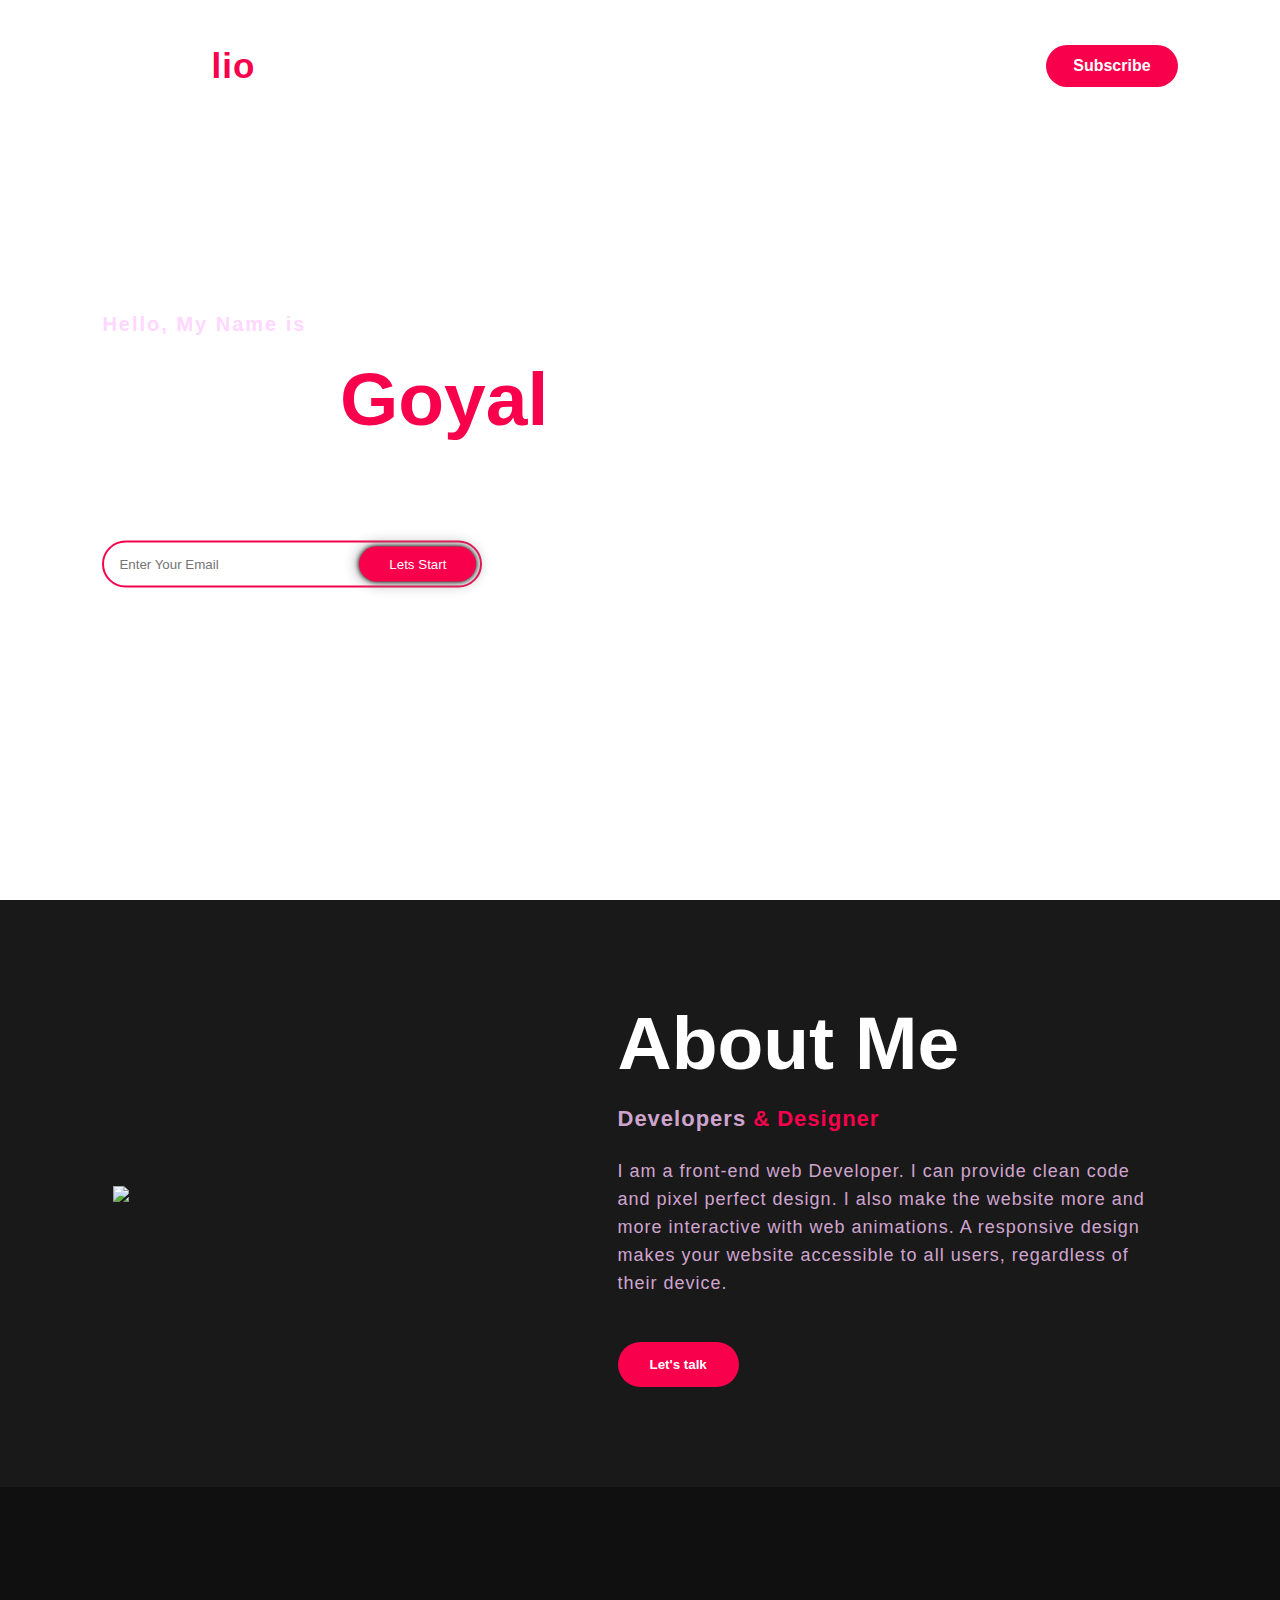
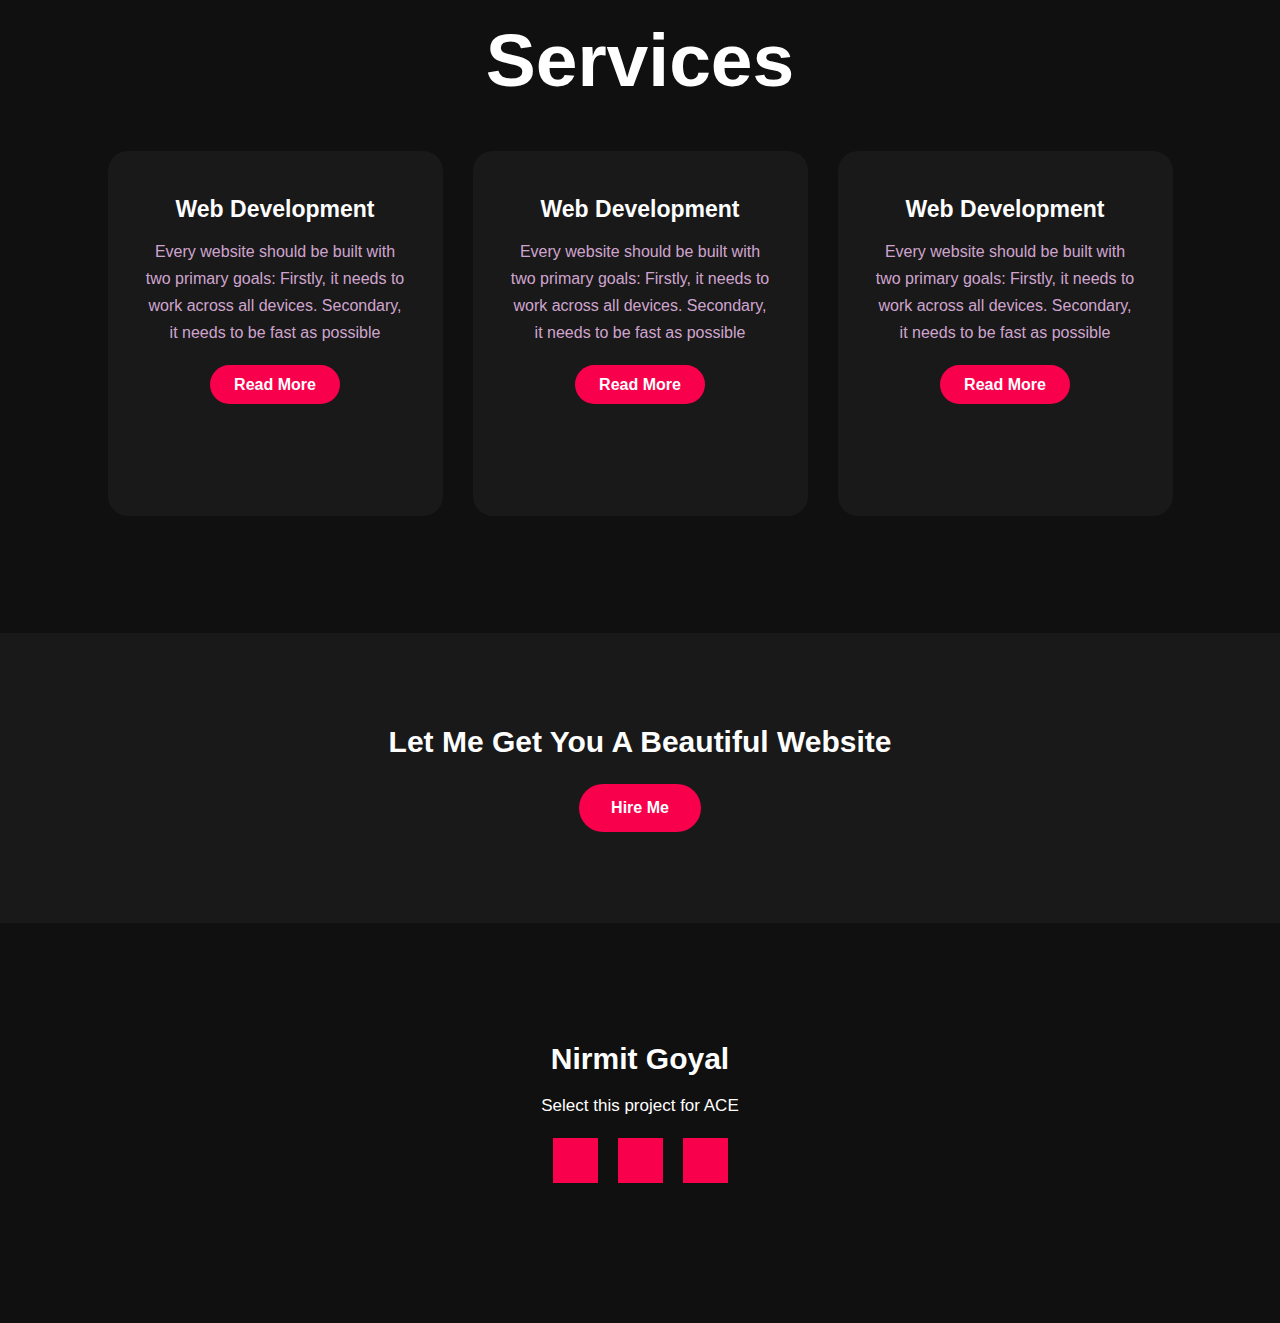
==== index.html @ c2047fed "add assets folder and rename html file" ====
<!DOCTYPE html>
<html lang="en">
<head>
    <meta charset="UTF-8">
    <meta name="viewport" content="width=device-width, initial-scale=1.0">
    <link rel="stylesheet" href="style.css">
    <link rel="preconnect" href="https://fonts.gstatic.com">
    <link rel="stylesheet" href="https://cdnjs.cloudflare.com/ajax/libs/font-awesome/6.4.2/css/all.min.css" integrity="sha512-z3gLpd7yknf1YoNbCzqRKc4qyor8gaKU1qmn+CShxbuBusANI9QpRohGBreCFkKxLhei6S9CQXFEbbKuqLg0DA==" crossorigin="anonymous" referrerpolicy="no-referrer" />
    <title>Nirmit Goyal</title>
</head>
<body>
    <div class="hero">
        <nav>
            <h2 class="logo">Portfo<span>lio</span></h2>
            <ul>
                <li><a href="#">Home</a></li>
                <li><a href="#">Services</a></li>
                <li><a href="#">Skills</a></li>
                <li><a href="#">Contact</a></li>
            </ul>
            <a href="#" class="btn">Subscribe</a>
        </nav>
        <div class="content">
          <h4>Hello, My Name is</h4>
          <h1>Nirmit<span> Goyal</span></h1>
          <h3>I'am a Web Developer</h3>
          <div class="newsletter">
            <form>
                <input type="email" name="email" id="mail" placeholder="Enter Your Email">
                <input type="submit" name="submit" value="Lets Start">
            </form>
          </div>
        </div>
    </div>

    <section class="about">
        <div class="main">
            <img src="../portfolio/Nirmit Goyal_files/WhatsApp Image 2023-10-05 at 10.10.15 PM.jpeg">  
            <div class="about-text">
                <h2>About Me</h2>
                <h5>Developers <span>& Designer</span></h5>
                <p>I am a front-end web Developer. I can provide clean code and pixel perfect design. I also make the website more and more interactive with web animations. A responsive design makes your website accessible to all users, regardless of their device.</p>
                <button type="button">Let's talk</button>
            </div>  
        </div>
    </section>

    <!-- service section start -->
    <div class="service">
       <div class="title">
        <h2>Services</h2>
       </div>

       <div class="box">
        <div class="card">
          <i class="fa-solid fa-bars"></i>
          <h5>Web Development</h5>
          <div class="pra">
           <p>Every website should be built with two primary goals: Firstly, it needs to work across all devices. Secondary, it needs to be fast as possible</p>

           <p style="text-align: center;">
            <a class="button" href="#">Read More</a>
           </p>
          </div>
        </div>

        <div class="card">
            <i class="fa-regular fa-user"></i>
            <h5>Web Development</h5>
            <div class="pra">
             <p>Every website should be built with two primary goals: Firstly, it needs to work across all devices. Secondary, it needs to be fast as possible</p>
  
             <p style="text-align: center;">
              <a class="button" href="#">Read More</a>
             </p>
            </div>
          </div>

          <div class="card">
            <i class="fa-regular fa-bell"></i>
            <h5>Web Development</h5>
            <div class="pra">
             <p>Every website should be built with two primary goals: Firstly, it needs to work across all devices. Secondary, it needs to be fast as possible</p>
  
             <p style="text-align: center;">
              <a class="button" href="#">Read More</a>
             </p>
            </div>
          </div>


       </div>
    </div>

    <!-- contact me -->
    <div class="contact-me">
        <p>Let Me Get You A Beautiful Website</p>
        <a class="button-two" href="#">Hire Me</a>
    </div>

    <!-- footer start -->
    <footer>
        <p>Nirmit Goyal</p>
        <p>Select this project for ACE</p>
        <div class="social">
            <a href="#"><i class="fa-brands fa-facebook"></i></a>
            <a href="#"><i class="fa-brands fa-instagram"></i></a>
            <a href="#"><i class="fa-brands fa-dribbble"></i></a>
        </div>
    </footer>
</body>
</html>
---- style.css ----
*{
    padding: 0;
    margin: 0;
    font-family: 'Josefin sans', sans-serif;
    box-sizing: border-box;
}

.hero{
    height: 100vh;
    width: 100%;
    background-image:url(../portfolio/Nirmit\ Goyal_files/2109.jpg);
    background-size: cover;
    background-position: center;
}

nav{
    display: flex;
    align-items: center;
    justify-content:space-between;
    padding-top: 45px;
    padding-left: 8%;
    padding-right: 8%;
}

.logo{
    color: white;
    font-size: 35px;
    letter-spacing: 1px;
    cursor: pointer;
}

span{
    color:#f9004d;
}

nav ul li{
    list-style-type: none;
    display: inline-block;
    padding: 10px 25px;
}

nav ul li a{
    color: white;
    text-decoration: none;
    font-weight: bold;
    text-transform: capitalize;
}

nav ul li a:hover{
    color: #f9004d;
    transition: .4s;
}

.btn{
    background-color: #f9004d;
    color: white;
    text-decoration: none;
    border: 2px solid transparent;
    font-weight: bold;
    padding: 10px 25px;
    border-radius: 30px;
}

.btn:hover{
    transform: scale(1.2);
}

.content{
    position: absolute;
    top: 50%;
    left: 8%;
    transform: translateY(-50%);
}

h1{
    color: white;
    margin: 20px 0px 20px ;
    font-size: 75px;
}

h3{
    color: white;
    font-size: 25px;
    margin-bottom: 50px; 
}

h4{
    color: #fcfc;
    letter-spacing: 2px;
    font-size: 20px;
}

.newsletter form{
    width: 380px;
    max-width: 100%;
    position: relative;
}

.newsletter form input:first-child{
    display: inline-block;
    width: 100%;
    padding: 14px 130px 14px 15px;
    border:2px solid #f9004d ;
    outline: none;
    border-radius: 30px;
}

.newsletter form input:last-child{
    position: absolute;
    display: inline-block;
    outline: none;
    border: none;
    padding: 10px 30px;
    border-radius: 30px;
    background-color: #f9004d;
    color: white;
    box-shadow: 0px 0px 5px #000, 0px 0px 15px #858585;
    top: 6px;
    right: 6px;
}

.about{
    width: 100%;
    padding: 100px 0px;
    background-color: #191919;
}

.about img{
    height: auto;
    width: 430px;
}

.about-text{
    width: 550px;
}

.main{
    width: 1130px;
    max-width: 95%;
    margin: 0 auto;
    display: flex;
    align-items: center;
    justify-content: space-around;
}

.about-text h2{
    color: white;
    font-size: 75px;
    text-transform: capitalize;
    margin-bottom: 20px;
}

.about-text h5{
    color: white;
    letter-spacing: 2px;
    font-size: 75px;
    margin-bottom: 20px;
    text-transform: capitalize;
}

.about-text h5 {
    color: #fcfc;
    letter-spacing: 1px;
    font-size: 22px;
    margin-bottom: 25px;
    text-transform: capitalize;
}

.about-text p{
    color: #fcfc;
    letter-spacing: 1px;
    line-height: 28px;
    font-size: 18px;
    margin-bottom: 45px; 
}
button{
    background-color: #f9004d;
    color: white;
    text-decoration: none;
    border: 2px solid transparent;
    font-weight: bold;
    padding: 13px 30px;
    border-radius: 30px;
    transition: .4s;
}

button:hover{
    background-color: transparent;
    border: 2px solidn #f9004d;
    cursor: pointer;
}

.service{
    background: #101010;
    padding: 100px 0px;
    width: 100%;
}

.title h2{
    color: white;
    font-size: 75px;
    width: 1130px;
    margin: 30px auto;
    text-align: center;
}

.box{
    display: flex;
    justify-content: center;
    align-items: center;
    min-height: 400px;
}

.card{
    height: 365px;
    width: 335px;
    padding: 20px 35px;
    background-color: #191919;
    border-radius: 20px;
    margin: 15px;
    position: relative;
    overflow: hidden;
    text-align: center;
}

.card i{
    font-size: 50px;
    display: block;
    text-align: center;
    margin: 25px 0px;
    color: #f9004d;
}

h5{
    color: white;
    font-size: 23px;
    margin-bottom: 15px;
}

.pra p{
    color: #fcfc;
    font-size: 16px;
    line-height: 27px;
    margin-bottom: 25px;
}

.card .button{
    background-color: #f9004d;
    color: white;
    text-decoration: none;
    border: 2px solid transparent;
    font-weight: bold;
    padding: 9px 22px;
    border-radius: 30px;
    transition: .4s;
}

.card .button:hover{
    background-color: transparent;
    border: 2px solidn #f9004d;
    cursor: pointer;
}

.contact-me{
    width: 100%;
    height: 290px;
    background: #191919;
    display: flex;
    align-items: center;
    flex-direction: column;
    justify-content: center;
}

.contact-me p{
    color: white;
    font-size: 30px;
    font-weight: bold;
    margin-bottom: 25px;
}

.contact-me .button-two{
    background-color: #f9004d;
    color: white;
    text-decoration: none;
    border: 2px solid transparent;
    font-weight: bold;
    padding: 13px 30px;
    border-radius: 30px;
    transition: .4s;
}

.contact-me .button-two:hover{
    background-color: transparent;
    border: 2px solid #f9004d;
    cursor: pointer;
}

footer{
    position: relative;
    width: 100%;
    height: 400px;
    background-color: #101010;
    display: flex;
    flex-direction: column;
    align-items: center;
    justify-content: center;
}

footer p:nth-child(1){
    font-size: 30px;
    color: white;
    margin-bottom: 20px;
    font-weight: bold;
}

footer p:nth-child(2){
    color: white;
    font-size: 17px;
    text-align: center;
    width: 500px;
    line height: 26px;
}

.social{
    display: flex;
}

.social a{
    width: 45px;
    height: 45px;
    display: flex;
    align-items: center;
    justify-content: center;
    background: #f9004d;
    margin: 22px 10px;
    color: white;
    text-decoration: none;
    font-size: 20px
}

.social a:hover{
    transform: scale(1.3);
    transition: .3s;
}
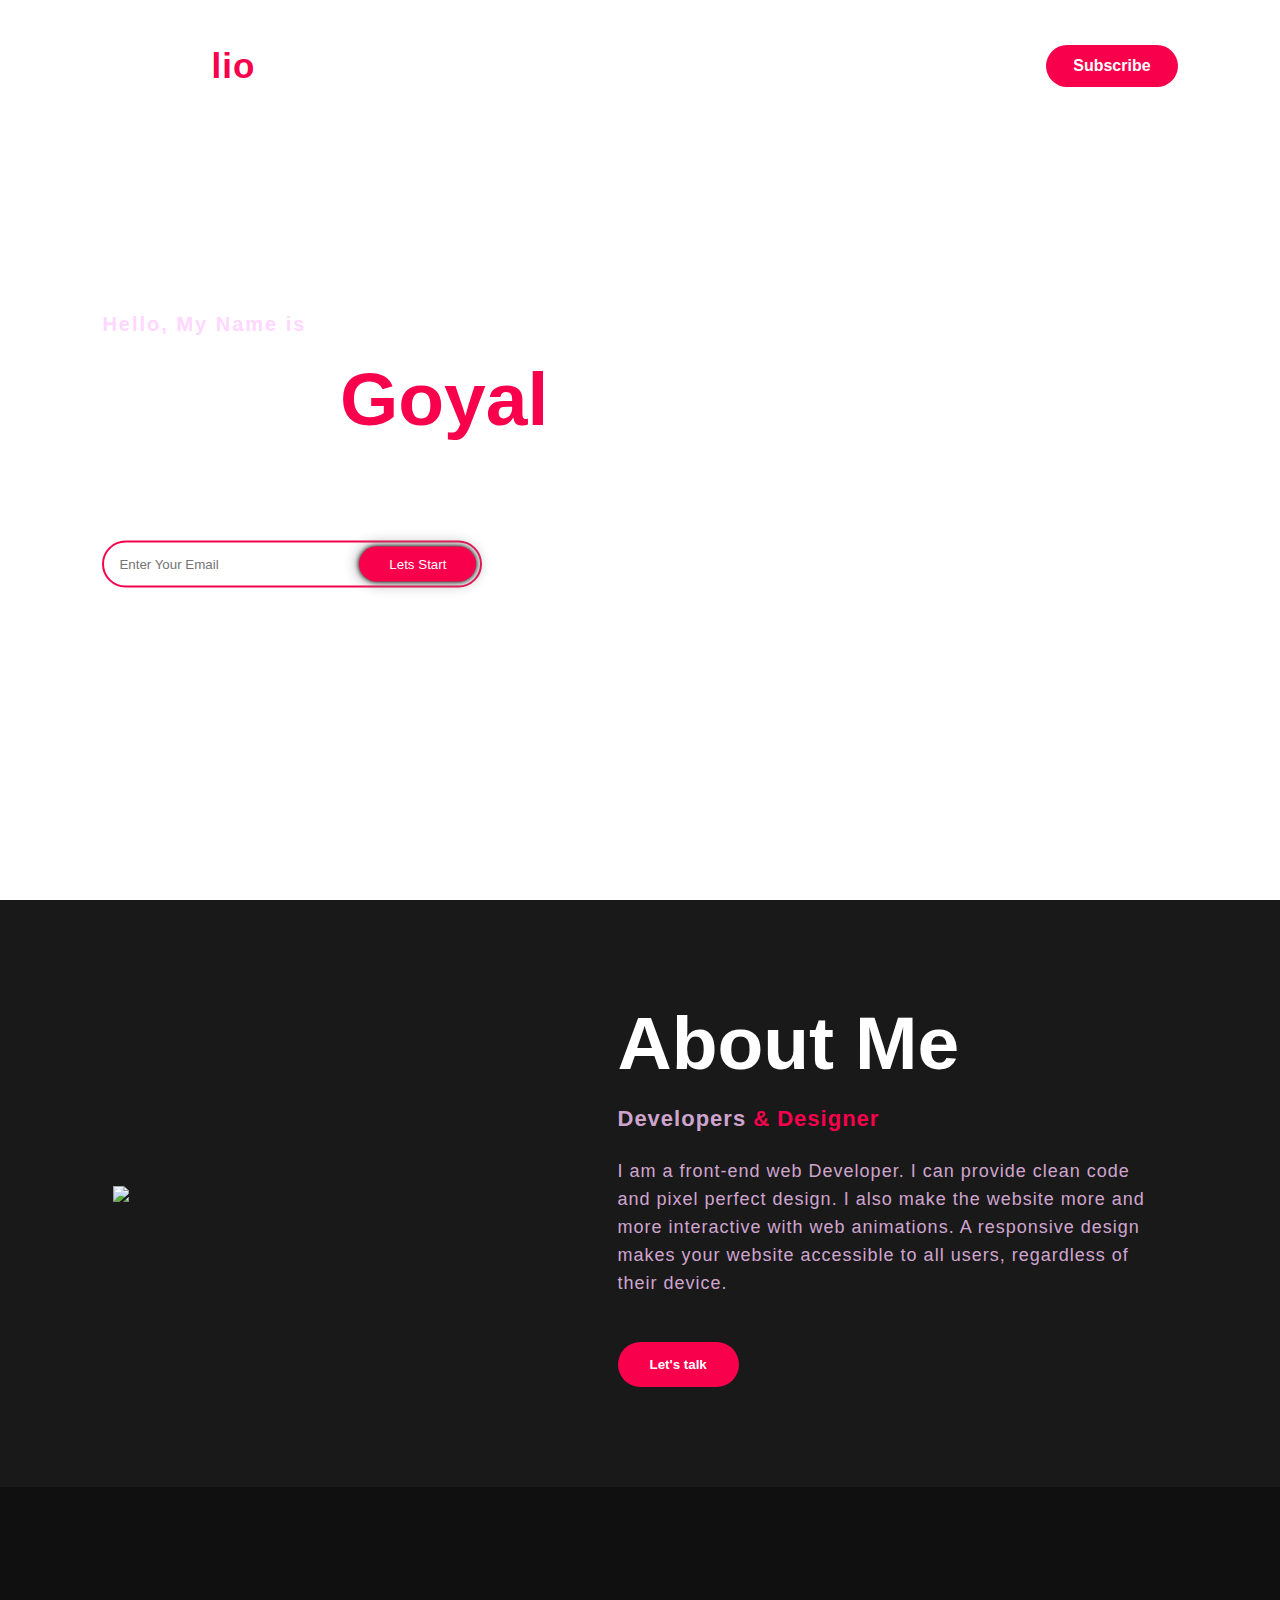
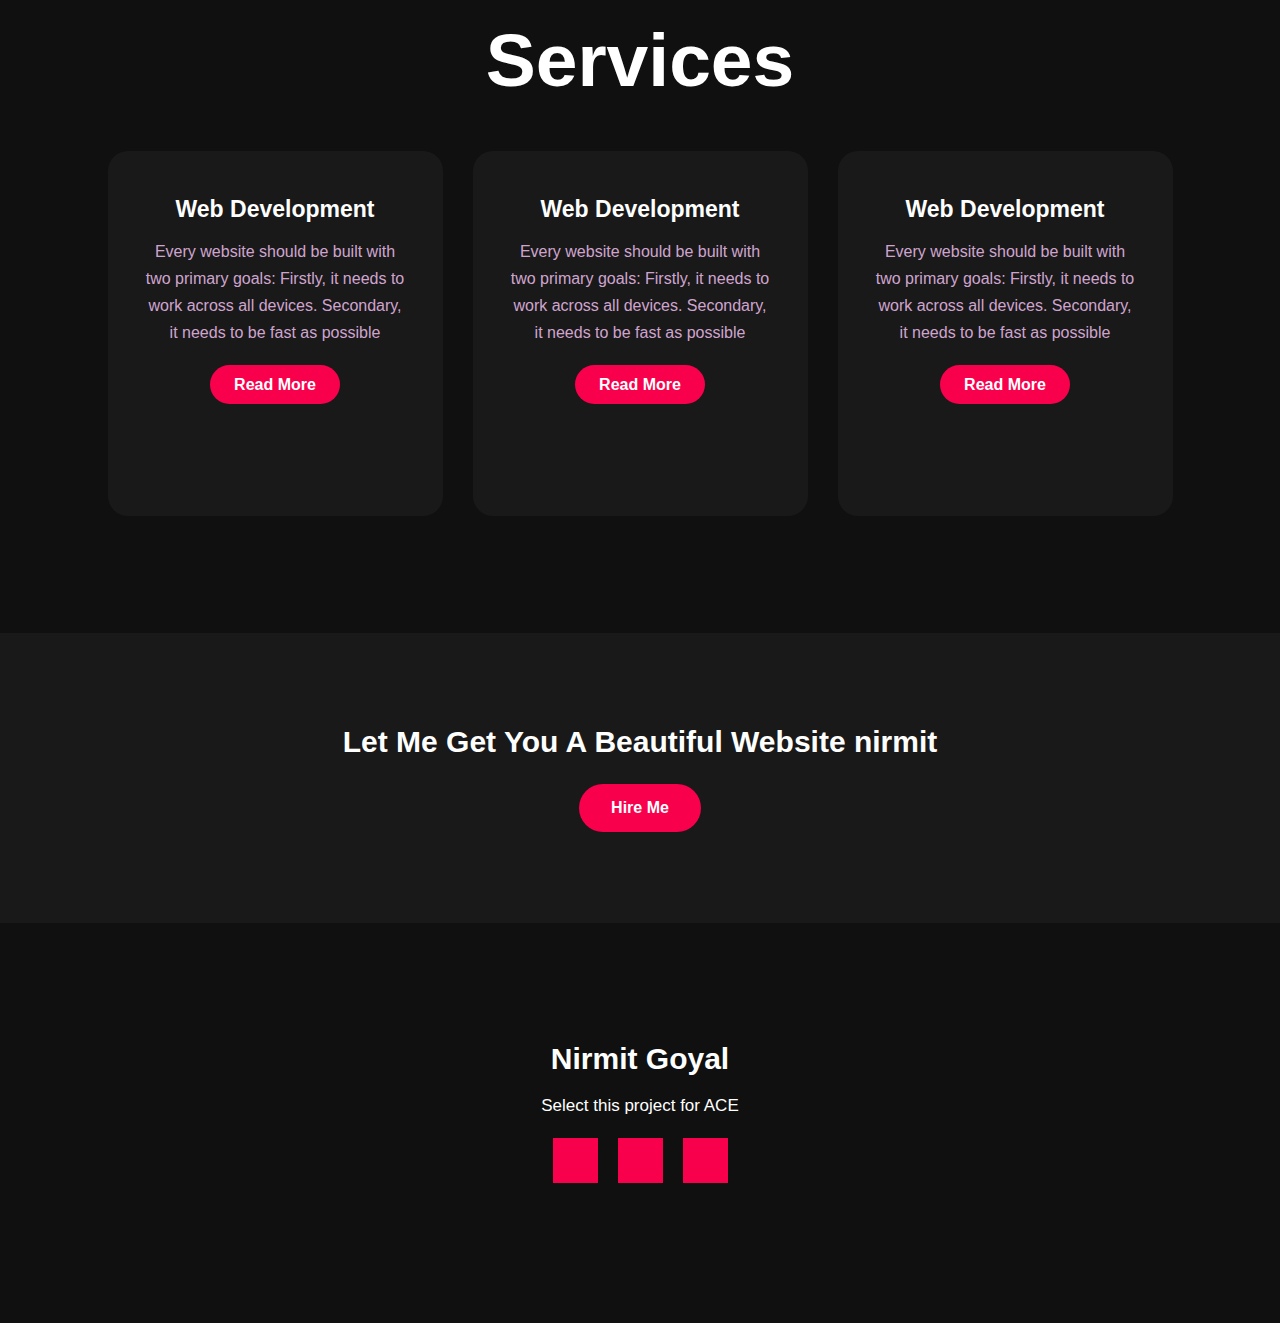
==== commit 67b84ff9: "update index.html" ====
--- a/index.html
+++ b/index.html
@@ -94,7 +94,7 @@
 
     <!-- contact me -->
     <div class="contact-me">
-        <p>Let Me Get You A Beautiful Website</p>
+        <p>Let Me Get You A Beautiful Website nirmit</p>
         <a class="button-two" href="#">Hire Me</a>
     </div>
 
